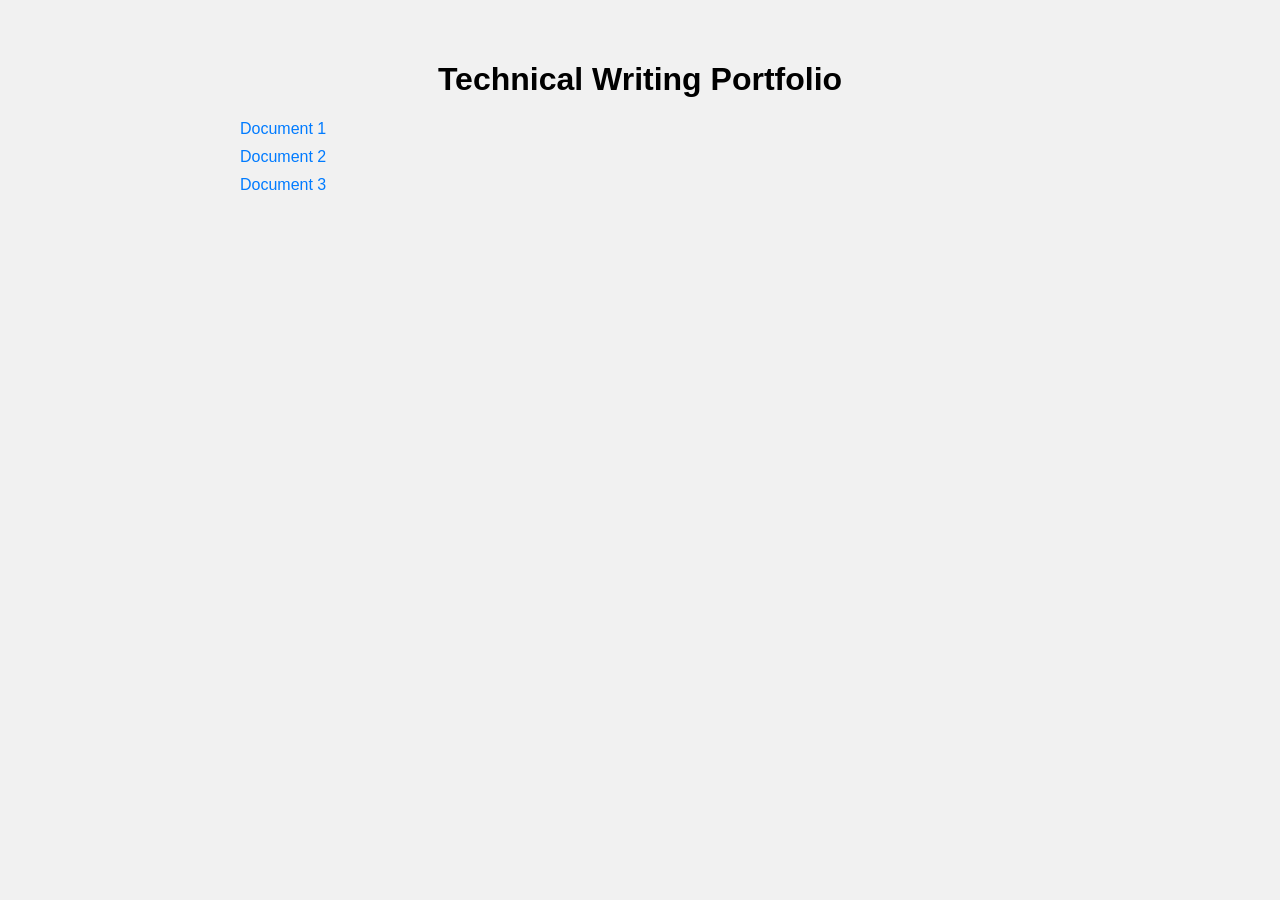
==== index.html @ c9cec3db "Create index.html" ====
<!DOCTYPE html>
<html>
<head>
  <meta charset="UTF-8">
  <title>Technical Writing Portfolio</title>
  <style>
    body {
      font-family: Arial, sans-serif;
      margin: 0;
      padding: 0;
      background-color: #f1f1f1;
    }
    .container {
      max-width: 800px;
      margin: 0 auto;
      padding: 40px;
    }
    h1 {
      text-align: center;
    }
    ul {
      list-style-type: none;
      padding: 0;
      margin: 0;
    }
    li {
      margin-bottom: 10px;
    }
    a {
      text-decoration: none;
      color: #007bff;
    }
  </style>
</head>
<body>
  <div class="container">
    <h1>Technical Writing Portfolio</h1>
    <ul>
      <li><a href="path/to/document1.pdf">Document 1</a></li>
      <li><a href="path/to/document2.pdf">Document 2</a></li>
      <li><a href="path/to/document3.pdf">Document 3</a></li>
      <!-- Add more documents here as needed -->
    </ul>
  </div>
</body>
</html>
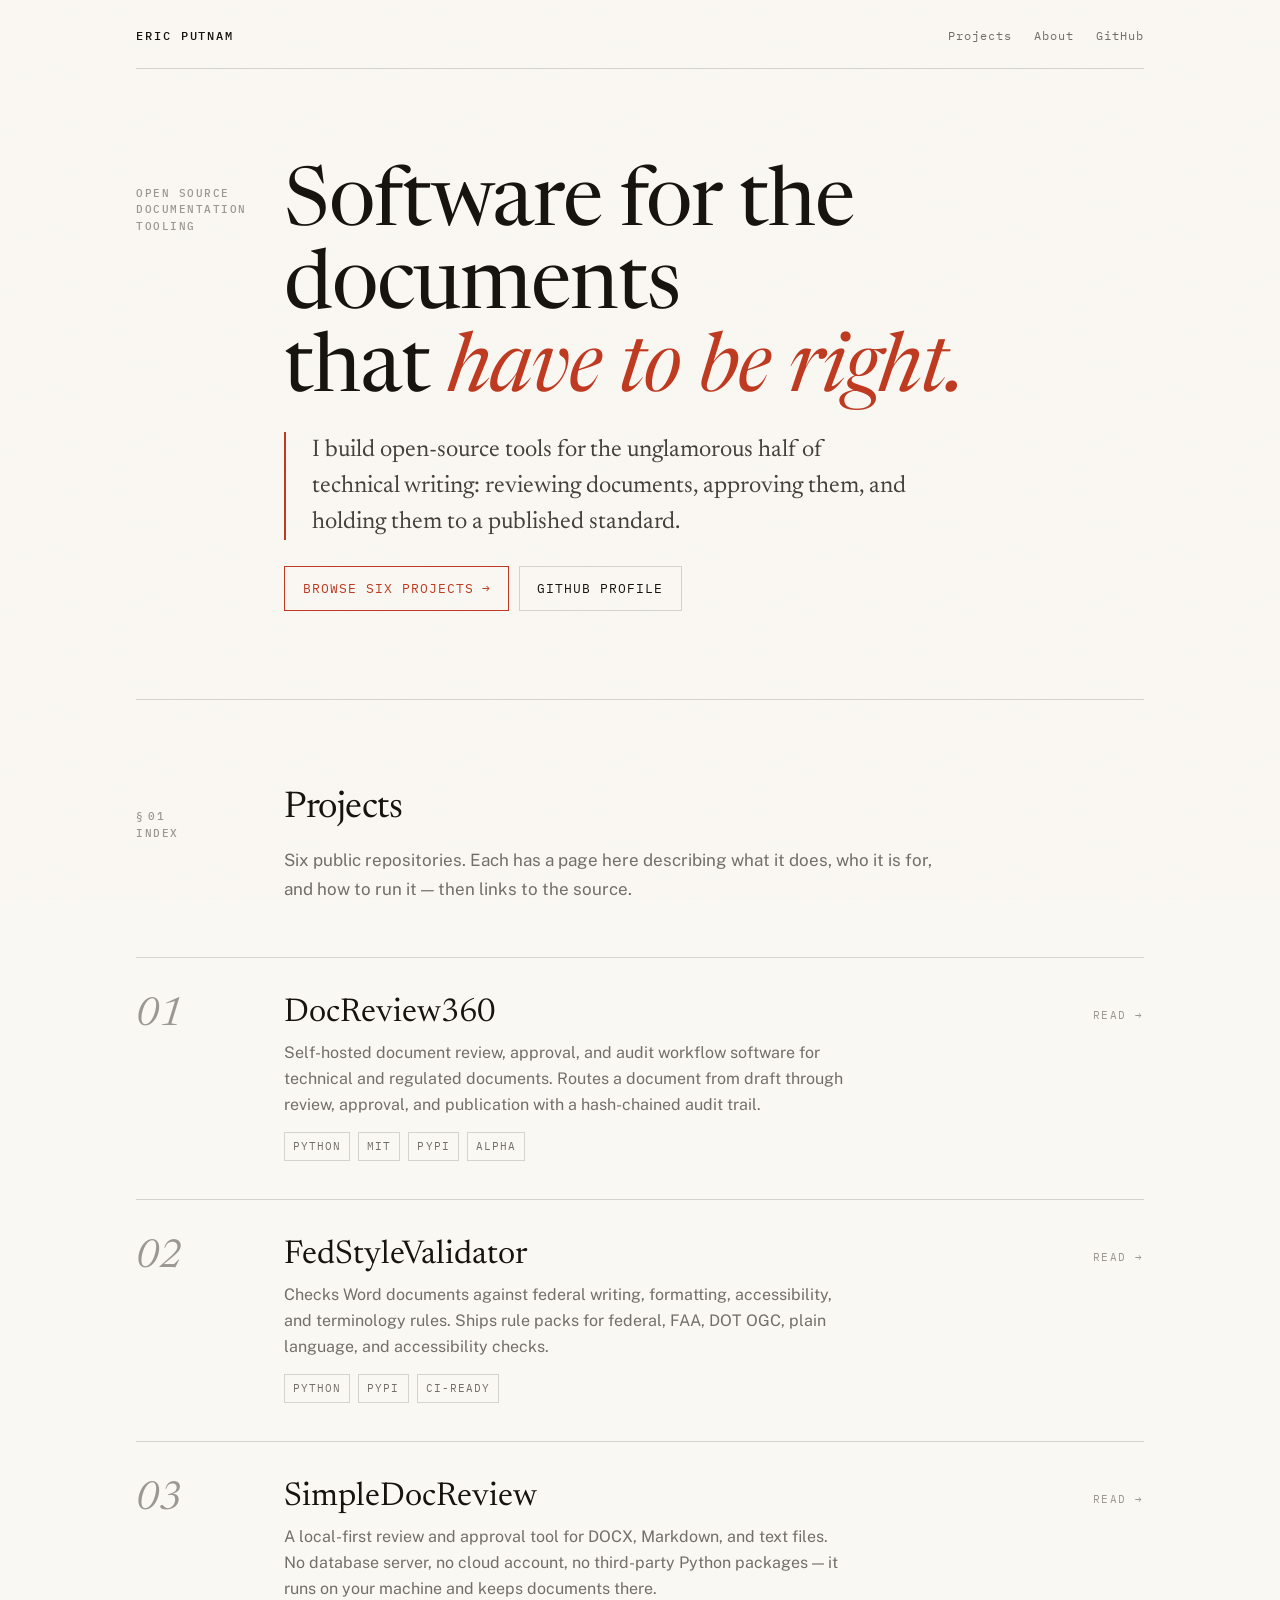
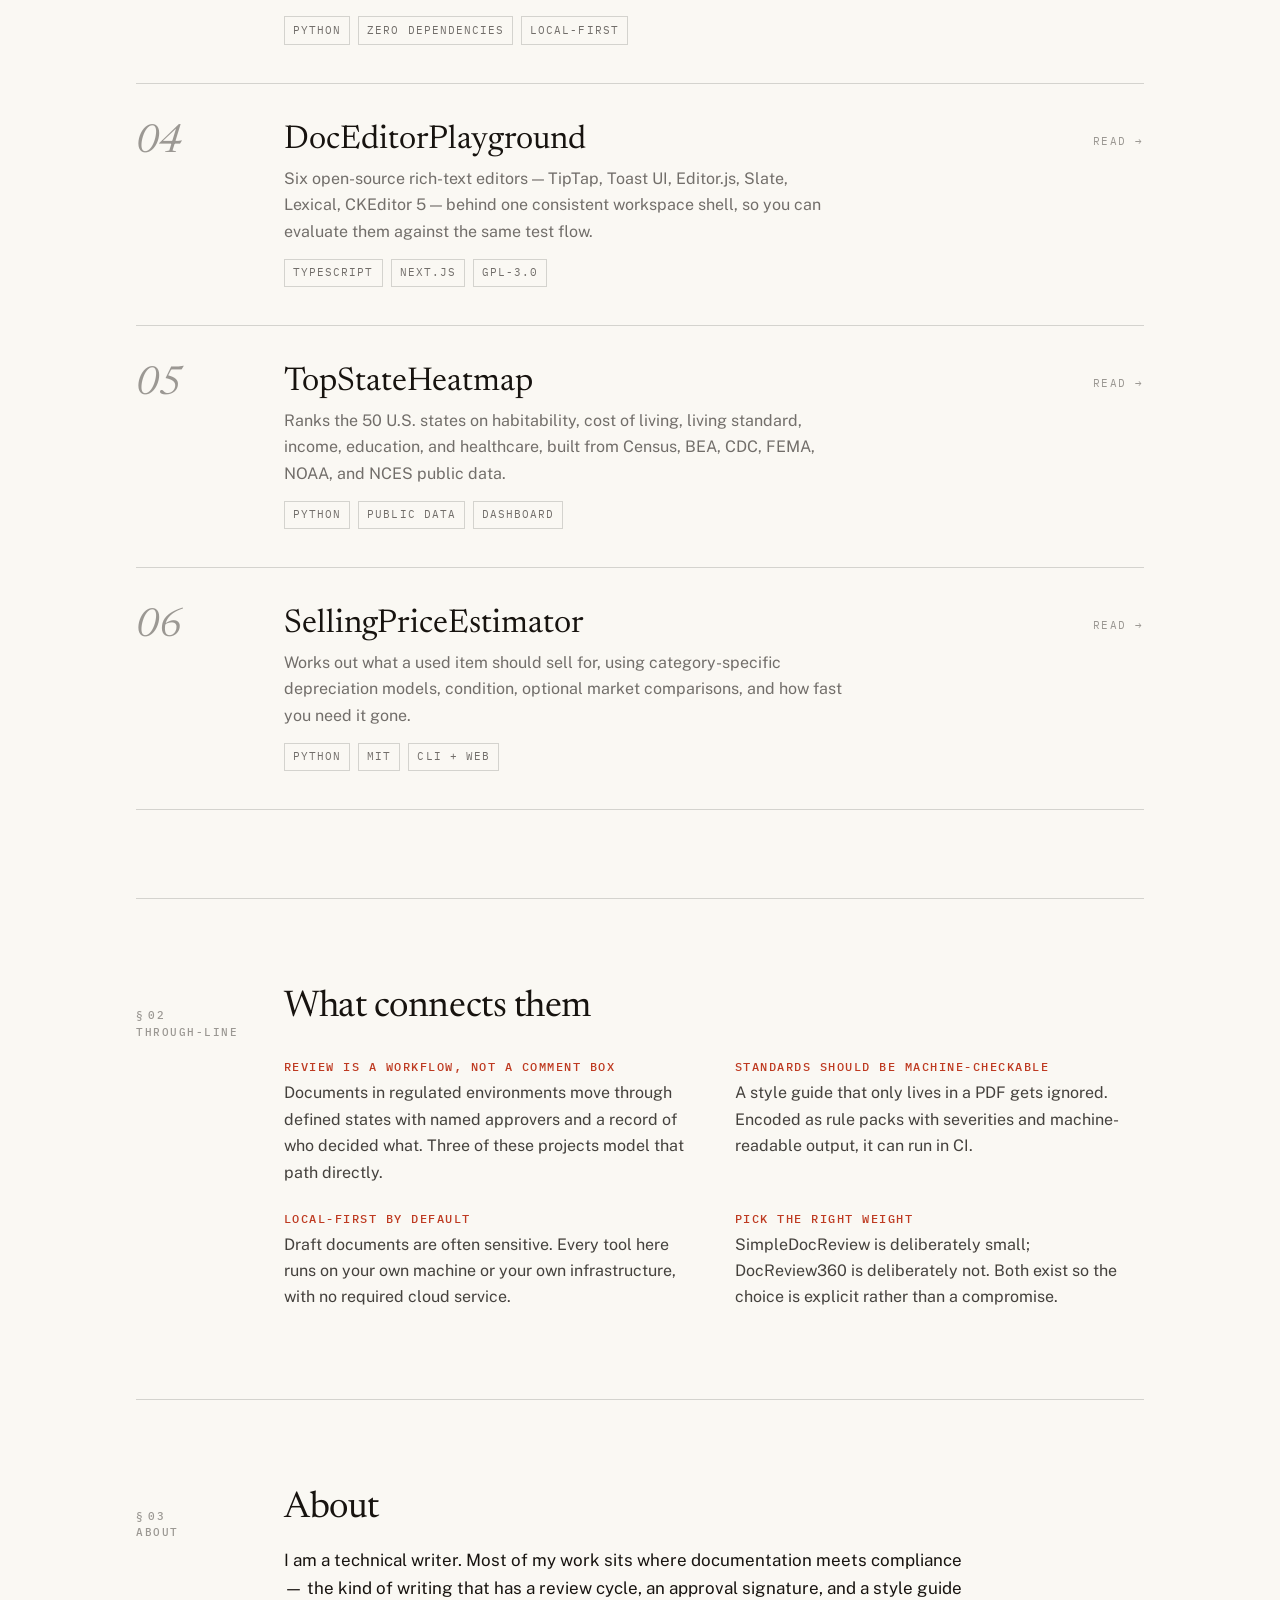
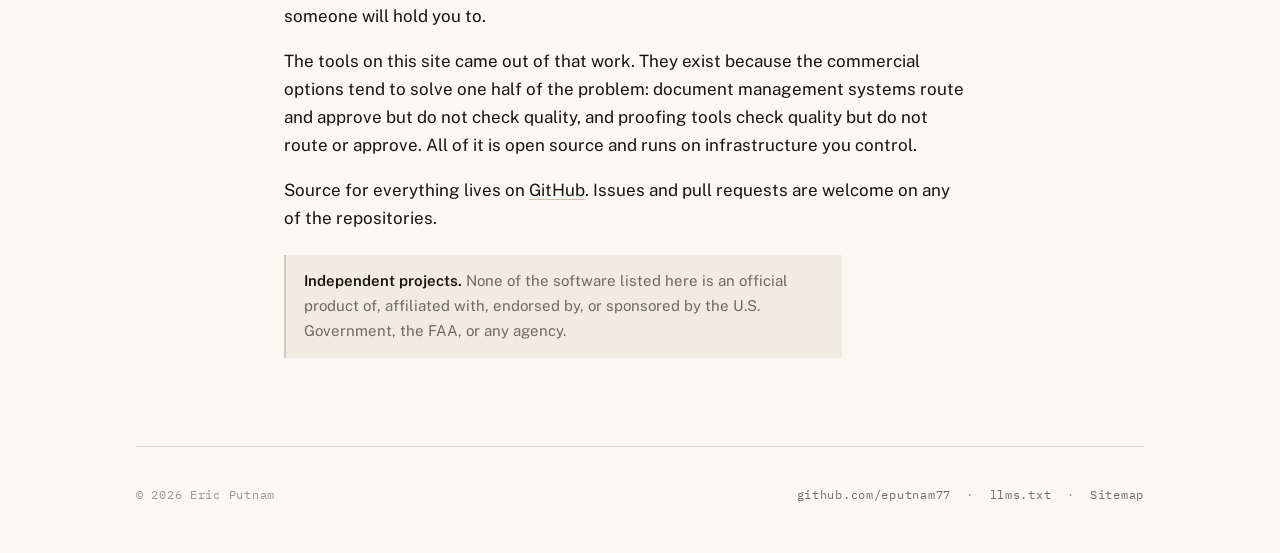
==== commit 934dcdce: "Build portfolio site for six open-source projects Replace the placeholder index.html with a static p" ====
--- a/index.html
+++ b/index.html
@@ -1,46 +1,446 @@
 <!DOCTYPE html>
-<html>
+<html lang="en">
 <head>
-  <meta charset="UTF-8">
-  <title>Technical Writing Portfolio</title>
-  <style>
-    body {
-      font-family: Arial, sans-serif;
-      margin: 0;
-      padding: 0;
-      background-color: #f1f1f1;
+<meta charset="UTF-8">
+<meta name="viewport" content="width=device-width, initial-scale=1">
+
+<title>Eric Putnam — Open-Source Document Review and Federal Writing Standards Tools</title>
+<meta name="description" content="Eric Putnam builds open-source software for technical and regulated documentation: self-hosted document review and approval workflows, a federal writing-standards validator for Word documents, an authoring-editor comparison harness, and public-data dashboards.">
+<link rel="canonical" href="https://eputnam77.github.io/">
+
+<meta name="author" content="Eric Putnam">
+<meta name="robots" content="index, follow, max-snippet:-1, max-image-preview:large">
+
+<meta property="og:type" content="website">
+<meta property="og:site_name" content="Eric Putnam">
+<meta property="og:title" content="Eric Putnam — Open-Source Document Review and Federal Writing Standards Tools">
+<meta property="og:description" content="Open-source software for technical and regulated documentation: document review and approval workflows, federal writing-standards validation, and authoring tooling.">
+<meta property="og:url" content="https://eputnam77.github.io/">
+<meta name="twitter:card" content="summary_large_image">
+
+<link rel="icon" href="data:image/svg+xml,%3Csvg xmlns='http://www.w3.org/2000/svg' viewBox='0 0 32 32'%3E%3Crect width='32' height='32' fill='%23FAF8F3'/%3E%3Cpath d='M7 9h18M7 15h18M7 21h11' stroke='%2317130F' stroke-width='2'/%3E%3Cpath d='M20 24l9-9' stroke='%23BE3A21' stroke-width='2.5'/%3E%3C/svg%3E">
+
+<link rel="preconnect" href="https://fonts.googleapis.com">
+<link rel="preconnect" href="https://fonts.gstatic.com" crossorigin>
+<link href="https://fonts.googleapis.com/css2?family=Newsreader:ital,opsz,wght@0,6..72,300;0,6..72,400;1,6..72,300;1,6..72,400&family=Public+Sans:wght@400;600&family=IBM+Plex+Mono:wght@400;500&display=swap" rel="stylesheet">
+<link rel="stylesheet" href="/assets/site.css">
+
+<script type="application/ld+json">
+{
+  "@context": "https://schema.org",
+  "@graph": [
+    {
+      "@type": "Person",
+      "@id": "https://eputnam77.github.io/#person",
+      "name": "Eric Putnam",
+      "url": "https://eputnam77.github.io/",
+      "jobTitle": "Technical Writer and Open-Source Developer",
+      "description": "Technical writer who builds open-source software for reviewing, approving, and quality-checking technical and regulated documents.",
+      "knowsAbout": [
+        "Technical writing",
+        "Document review and approval workflows",
+        "Federal writing standards",
+        "Plain language",
+        "Document accessibility",
+        "Regulatory documentation",
+        "Documentation tooling"
+      ],
+      "sameAs": [
+        "https://github.com/eputnam77",
+        "https://huggingface.co/Hoctar77"
+      ]
+    },
+    {
+      "@type": "WebSite",
+      "@id": "https://eputnam77.github.io/#website",
+      "url": "https://eputnam77.github.io/",
+      "name": "Eric Putnam — Open-Source Documentation Tools",
+      "description": "A directory of open-source projects for document review, approval workflows, and federal writing standards.",
+      "inLanguage": "en",
+      "author": { "@id": "https://eputnam77.github.io/#person" },
+      "publisher": { "@id": "https://eputnam77.github.io/#person" }
+    },
+    {
+      "@type": "CollectionPage",
+      "@id": "https://eputnam77.github.io/#collection",
+      "url": "https://eputnam77.github.io/",
+      "name": "Open-source projects by Eric Putnam",
+      "isPartOf": { "@id": "https://eputnam77.github.io/#website" },
+      "mainEntity": {
+        "@type": "ItemList",
+        "name": "Open-source documentation and data tools",
+        "numberOfItems": 6,
+        "itemListOrder": "https://schema.org/ItemListUnordered",
+        "itemListElement": [
+          {
+            "@type": "ListItem",
+            "position": 1,
+            "item": {
+              "@type": "SoftwareApplication",
+              "name": "DocReview360",
+              "url": "https://eputnam77.github.io/projects/docreview360/",
+              "description": "Self-hosted document review, approval, and audit workflow software for technical and regulated documents.",
+              "applicationCategory": "BusinessApplication",
+              "operatingSystem": "Linux, macOS, Windows",
+              "programmingLanguage": "Python",
+              "license": "https://opensource.org/licenses/MIT",
+              "codeRepository": "https://github.com/eputnam77/DocReview360",
+              "author": { "@id": "https://eputnam77.github.io/#person" },
+              "offers": { "@type": "Offer", "price": "0", "priceCurrency": "USD" }
+            }
+          },
+          {
+            "@type": "ListItem",
+            "position": 2,
+            "item": {
+              "@type": "SoftwareApplication",
+              "name": "FedStyleValidator",
+              "alternateName": "Federal Style Validator",
+              "url": "https://eputnam77.github.io/projects/fedstylevalidator/",
+              "description": "Checks Word documents against federal writing, formatting, accessibility, and terminology rules.",
+              "applicationCategory": "DeveloperApplication",
+              "operatingSystem": "Linux, macOS, Windows",
+              "programmingLanguage": "Python",
+              "codeRepository": "https://github.com/eputnam77/FedStyleValidator",
+              "author": { "@id": "https://eputnam77.github.io/#person" },
+              "offers": { "@type": "Offer", "price": "0", "priceCurrency": "USD" }
+            }
+          },
+          {
+            "@type": "ListItem",
+            "position": 3,
+            "item": {
+              "@type": "SoftwareApplication",
+              "name": "SimpleDocReview",
+              "url": "https://eputnam77.github.io/projects/simpledocreview/",
+              "description": "Lightweight, local-first document review and approval tool for DOCX, Markdown, and text files. Requires only Python.",
+              "applicationCategory": "BusinessApplication",
+              "operatingSystem": "Linux, macOS, Windows",
+              "programmingLanguage": "Python",
+              "codeRepository": "https://github.com/eputnam77/SimpleDocReview",
+              "author": { "@id": "https://eputnam77.github.io/#person" },
+              "offers": { "@type": "Offer", "price": "0", "priceCurrency": "USD" }
+            }
+          },
+          {
+            "@type": "ListItem",
+            "position": 4,
+            "item": {
+              "@type": "SoftwareApplication",
+              "name": "DocEditorPlayground",
+              "url": "https://eputnam77.github.io/projects/doceditorplayground/",
+              "description": "Compares six open-source authoring editors — TipTap, Toast UI Editor, Editor.js, Slate, Lexical, and CKEditor 5 — in one consistent full-page UI.",
+              "applicationCategory": "DeveloperApplication",
+              "programmingLanguage": "TypeScript",
+              "license": "https://www.gnu.org/licenses/gpl-3.0.html",
+              "codeRepository": "https://github.com/eputnam77/DocEditorPlayground",
+              "author": { "@id": "https://eputnam77.github.io/#person" },
+              "offers": { "@type": "Offer", "price": "0", "priceCurrency": "USD" }
+            }
+          },
+          {
+            "@type": "ListItem",
+            "position": 5,
+            "item": {
+              "@type": "SoftwareApplication",
+              "name": "TopStateHeatmap",
+              "url": "https://eputnam77.github.io/projects/topstateheatmap/",
+              "description": "Local Python dashboard ranking the 50 U.S. states by habitability, cost of living, living standard, income, education, and healthcare using public federal data.",
+              "applicationCategory": "BrowserApplication",
+              "programmingLanguage": "Python",
+              "codeRepository": "https://github.com/eputnam77/TopStateHeatmap",
+              "author": { "@id": "https://eputnam77.github.io/#person" },
+              "offers": { "@type": "Offer", "price": "0", "priceCurrency": "USD" }
+            }
+          },
+          {
+            "@type": "ListItem",
+            "position": 6,
+            "item": {
+              "@type": "SoftwareApplication",
+              "name": "SellingPriceEstimator",
+              "url": "https://eputnam77.github.io/projects/sellingpriceestimator/",
+              "description": "Estimates optimal selling prices for used items from category depreciation models, condition, market comparisons, and sale urgency.",
+              "applicationCategory": "FinanceApplication",
+              "programmingLanguage": "Python",
+              "license": "https://opensource.org/licenses/MIT",
+              "codeRepository": "https://github.com/eputnam77/SellingPriceEstimator",
+              "author": { "@id": "https://eputnam77.github.io/#person" },
+              "offers": { "@type": "Offer", "price": "0", "priceCurrency": "USD" }
+            }
+          }
+        ]
+      }
     }
-    .container {
-      max-width: 800px;
-      margin: 0 auto;
-      padding: 40px;
-    }
-    h1 {
-      text-align: center;
-    }
-    ul {
-      list-style-type: none;
-      padding: 0;
-      margin: 0;
-    }
-    li {
-      margin-bottom: 10px;
-    }
-    a {
-      text-decoration: none;
-      color: #007bff;
-    }
-  </style>
+  ]
+}
+</script>
 </head>
 <body>
-  <div class="container">
-    <h1>Technical Writing Portfolio</h1>
-    <ul>
-      <li><a href="path/to/document1.pdf">Document 1</a></li>
-      <li><a href="path/to/document2.pdf">Document 2</a></li>
-      <li><a href="path/to/document3.pdf">Document 3</a></li>
-      <!-- Add more documents here as needed -->
-    </ul>
-  </div>
+
+<a class="skip" href="#projects">Skip to projects</a>
+
+<div class="shell">
+  <header class="masthead">
+    <a class="masthead__id" href="/"><b>Eric Putnam</b></a>
+    <nav aria-label="Primary">
+      <a href="#projects">Projects</a>
+      <a href="#about">About</a>
+      <a href="https://github.com/eputnam77" rel="me noopener">GitHub</a>
+    </nav>
+  </header>
+
+  <main id="main">
+
+    <!-- ============ Hero ============ -->
+    <section class="band band--open" aria-labelledby="hero-title">
+      <div class="spread">
+        <p class="margin-note rise" data-d="1">Open source<br>Documentation<br>tooling</p>
+        <div>
+          <h1 class="display rise" id="hero-title" data-d="1">
+            Software for the documents<br>that <em>have to be right.</em>
+          </h1>
+          <div class="changebar rise" data-d="2">
+            <p class="lede">
+              I build open-source tools for the unglamorous half of technical writing:
+              reviewing documents, approving them, and holding them to a published standard.
+            </p>
+          </div>
+          <ul class="actions rise" data-d="3">
+            <li><a class="btn btn--mark" href="#projects">Browse six projects <span class="btn__arrow">&rarr;</span></a></li>
+            <li><a class="btn" href="https://github.com/eputnam77" rel="noopener">GitHub profile</a></li>
+          </ul>
+        </div>
+      </div>
+    </section>
+
+    <!-- ============ Projects ============ -->
+    <section class="band" id="projects" aria-labelledby="projects-title">
+      <div class="spread">
+        <p class="margin-note">&sect;&thinsp;01<br>Index</p>
+        <div>
+          <h2 class="section-title" id="projects-title">Projects</h2>
+          <p class="prose" style="color: var(--ink-60); margin-bottom: 2.4rem;">
+            Six public repositories. Each has a page here describing what it does, who it
+            is for, and how to run it &mdash; then links to the source.
+          </p>
+        </div>
+      </div>
+
+      <ol class="index" style="margin-top: 1rem;">
+
+        <li class="entry">
+          <a class="entry__link" href="/projects/docreview360/">
+            <span class="entry__num" aria-hidden="true">01</span>
+            <span>
+              <span class="entry__name">DocReview360</span>
+              <span class="entry__what" style="display:block;">
+                Self-hosted document review, approval, and audit workflow software for
+                technical and regulated documents. Routes a document from draft through
+                review, approval, and publication with a hash-chained audit trail.
+              </span>
+              <span class="tags" role="list">
+                <span class="tag" role="listitem">Python</span>
+                <span class="tag" role="listitem">MIT</span>
+                <span class="tag" role="listitem">PyPI</span>
+                <span class="tag" role="listitem">Alpha</span>
+              </span>
+            </span>
+            <span class="entry__go">Read &rarr;</span>
+          </a>
+        </li>
+
+        <li class="entry">
+          <a class="entry__link" href="/projects/fedstylevalidator/">
+            <span class="entry__num" aria-hidden="true">02</span>
+            <span>
+              <span class="entry__name">FedStyleValidator</span>
+              <span class="entry__what" style="display:block;">
+                Checks Word documents against federal writing, formatting, accessibility,
+                and terminology rules. Ships rule packs for federal, FAA, DOT OGC, plain
+                language, and accessibility checks.
+              </span>
+              <span class="tags" role="list">
+                <span class="tag" role="listitem">Python</span>
+                <span class="tag" role="listitem">PyPI</span>
+                <span class="tag" role="listitem">CI-ready</span>
+              </span>
+            </span>
+            <span class="entry__go">Read &rarr;</span>
+          </a>
+        </li>
+
+        <li class="entry">
+          <a class="entry__link" href="/projects/simpledocreview/">
+            <span class="entry__num" aria-hidden="true">03</span>
+            <span>
+              <span class="entry__name">SimpleDocReview</span>
+              <span class="entry__what" style="display:block;">
+                A local-first review and approval tool for DOCX, Markdown, and text files.
+                No database server, no cloud account, no third-party Python packages &mdash;
+                it runs on your machine and keeps documents there.
+              </span>
+              <span class="tags" role="list">
+                <span class="tag" role="listitem">Python</span>
+                <span class="tag" role="listitem">Zero dependencies</span>
+                <span class="tag" role="listitem">Local-first</span>
+              </span>
+            </span>
+            <span class="entry__go">Read &rarr;</span>
+          </a>
+        </li>
+
+        <li class="entry">
+          <a class="entry__link" href="/projects/doceditorplayground/">
+            <span class="entry__num" aria-hidden="true">04</span>
+            <span>
+              <span class="entry__name">DocEditorPlayground</span>
+              <span class="entry__what" style="display:block;">
+                Six open-source rich-text editors &mdash; TipTap, Toast UI, Editor.js, Slate,
+                Lexical, CKEditor&nbsp;5 &mdash; behind one consistent workspace shell, so you can
+                evaluate them against the same test flow.
+              </span>
+              <span class="tags" role="list">
+                <span class="tag" role="listitem">TypeScript</span>
+                <span class="tag" role="listitem">Next.js</span>
+                <span class="tag" role="listitem">GPL-3.0</span>
+              </span>
+            </span>
+            <span class="entry__go">Read &rarr;</span>
+          </a>
+        </li>
+
+        <li class="entry">
+          <a class="entry__link" href="/projects/topstateheatmap/">
+            <span class="entry__num" aria-hidden="true">05</span>
+            <span>
+              <span class="entry__name">TopStateHeatmap</span>
+              <span class="entry__what" style="display:block;">
+                Ranks the 50 U.S. states on habitability, cost of living, living standard,
+                income, education, and healthcare, built from Census, BEA, CDC, FEMA, NOAA,
+                and NCES public data.
+              </span>
+              <span class="tags" role="list">
+                <span class="tag" role="listitem">Python</span>
+                <span class="tag" role="listitem">Public data</span>
+                <span class="tag" role="listitem">Dashboard</span>
+              </span>
+            </span>
+            <span class="entry__go">Read &rarr;</span>
+          </a>
+        </li>
+
+        <li class="entry">
+          <a class="entry__link" href="/projects/sellingpriceestimator/">
+            <span class="entry__num" aria-hidden="true">06</span>
+            <span>
+              <span class="entry__name">SellingPriceEstimator</span>
+              <span class="entry__what" style="display:block;">
+                Works out what a used item should sell for, using category-specific
+                depreciation models, condition, optional market comparisons, and how
+                fast you need it gone.
+              </span>
+              <span class="tags" role="list">
+                <span class="tag" role="listitem">Python</span>
+                <span class="tag" role="listitem">MIT</span>
+                <span class="tag" role="listitem">CLI + web</span>
+              </span>
+            </span>
+            <span class="entry__go">Read &rarr;</span>
+          </a>
+        </li>
+
+      </ol>
+    </section>
+
+    <!-- ============ Themes ============ -->
+    <section class="band" aria-labelledby="themes-title">
+      <div class="spread">
+        <p class="margin-note">&sect;&thinsp;02<br>Through-line</p>
+        <div>
+          <h2 class="section-title" id="themes-title">What connects them</h2>
+          <ul class="caps" style="margin-top: 2rem;">
+            <li>
+              <h3>Review is a workflow, not a comment box</h3>
+              <p>
+                Documents in regulated environments move through defined states with named
+                approvers and a record of who decided what. Three of these projects model
+                that path directly.
+              </p>
+            </li>
+            <li>
+              <h3>Standards should be machine-checkable</h3>
+              <p>
+                A style guide that only lives in a PDF gets ignored. Encoded as rule packs
+                with severities and machine-readable output, it can run in CI.
+              </p>
+            </li>
+            <li>
+              <h3>Local-first by default</h3>
+              <p>
+                Draft documents are often sensitive. Every tool here runs on your own
+                machine or your own infrastructure, with no required cloud service.
+              </p>
+            </li>
+            <li>
+              <h3>Pick the right weight</h3>
+              <p>
+                SimpleDocReview is deliberately small; DocReview360 is deliberately not.
+                Both exist so the choice is explicit rather than a compromise.
+              </p>
+            </li>
+          </ul>
+        </div>
+      </div>
+    </section>
+
+    <!-- ============ About ============ -->
+    <section class="band" id="about" aria-labelledby="about-title">
+      <div class="spread">
+        <p class="margin-note">&sect;&thinsp;03<br>About</p>
+        <div>
+          <h2 class="section-title" id="about-title">About</h2>
+          <div class="prose">
+            <p>
+              I am a technical writer. Most of my work sits where documentation meets
+              compliance &mdash; the kind of writing that has a review cycle, an approval
+              signature, and a style guide someone will hold you to.
+            </p>
+            <p>
+              The tools on this site came out of that work. They exist because the
+              commercial options tend to solve one half of the problem: document
+              management systems route and approve but do not check quality, and proofing
+              tools check quality but do not route or approve. All of it is open source and
+              runs on infrastructure you control.
+            </p>
+            <p>
+              Source for everything lives on
+              <a href="https://github.com/eputnam77" rel="me noopener">GitHub</a>.
+              Issues and pull requests are welcome on any of the repositories.
+            </p>
+          </div>
+          <p class="note">
+            <strong>Independent projects.</strong> None of the software listed here is an
+            official product of, affiliated with, endorsed by, or sponsored by the U.S.
+            Government, the FAA, or any agency.
+          </p>
+        </div>
+      </div>
+    </section>
+
+  </main>
+
+  <footer class="foot">
+    <span>&copy; 2026 Eric Putnam</span>
+    <span>
+      <a href="https://github.com/eputnam77" rel="me noopener">github.com/eputnam77</a>
+      &nbsp;&middot;&nbsp;
+      <a href="/llms.txt">llms.txt</a>
+      &nbsp;&middot;&nbsp;
+      <a href="/sitemap.xml">Sitemap</a>
+    </span>
+  </footer>
+</div>
+
 </body>
 </html>
--- a/assets/site.css
+++ b/assets/site.css
@@ -0,0 +1,485 @@
+/* ==========================================================================
+   eputnam77.github.io - "Marked Up"
+   A portfolio about document review, set like a document under review.
+   Accent = proofreader red. Rules = hairlines. Emphasis = change bars.
+   ========================================================================== */
+
+/* ---- Tokens -------------------------------------------------------------- */
+:root {
+  --paper:      #FAF8F3;
+  --paper-sunk: #F1ECE1;
+  --paper-card: #FFFDF9;
+
+  --ink:        #17130F;
+  --ink-80:     rgba(23, 19, 15, 0.80);
+  --ink-60:     rgba(23, 19, 15, 0.60);
+  --ink-42:     rgba(23, 19, 15, 0.42);
+  --ink-16:     rgba(23, 19, 15, 0.16);
+  --ink-08:     rgba(23, 19, 15, 0.08);
+
+  --mark:       #BE3A21;
+  --mark-soft:  rgba(190, 58, 33, 0.10);
+  --mark-line:  rgba(190, 58, 33, 0.34);
+
+  --serif: "Newsreader", "Iowan Old Style", Georgia, serif;
+  --sans:  "Public Sans", "Helvetica Neue", Helvetica, sans-serif;
+  --mono:  "IBM Plex Mono", ui-monospace, "SF Mono", Menlo, monospace;
+
+  --gutter: 104px;
+  --measure: 68ch;
+
+  --ease: cubic-bezier(0.2, 0.7, 0.25, 1);
+}
+
+@media (prefers-color-scheme: dark) {
+  :root:not([data-theme="light"]) {
+    --paper:      #14120F;
+    --paper-sunk: #1D1A16;
+    --paper-card: #1A1714;
+
+    --ink:        #F2EDE4;
+    --ink-80:     rgba(242, 237, 228, 0.80);
+    --ink-60:     rgba(242, 237, 228, 0.58);
+    --ink-42:     rgba(242, 237, 228, 0.40);
+    --ink-16:     rgba(242, 237, 228, 0.16);
+    --ink-08:     rgba(242, 237, 228, 0.08);
+
+    --mark:       #E9704F;
+    --mark-soft:  rgba(233, 112, 79, 0.12);
+    --mark-line:  rgba(233, 112, 79, 0.40);
+  }
+}
+
+/* ---- Reset --------------------------------------------------------------- */
+*, *::before, *::after { box-sizing: border-box; }
+html { -webkit-text-size-adjust: 100%; scroll-behavior: smooth; }
+
+body {
+  margin: 0;
+  background: var(--paper);
+  color: var(--ink);
+  font-family: var(--sans);
+  font-size: 17px;
+  line-height: 1.65;
+  font-feature-settings: "kern" 1;
+  -webkit-font-smoothing: antialiased;
+}
+
+img { max-width: 100%; height: auto; display: block; }
+
+/* Paper grain - a single inline SVG, no network request. */
+body::before {
+  content: "";
+  position: fixed;
+  inset: 0;
+  z-index: 0;
+  pointer-events: none;
+  opacity: 0.035;
+  background-image: url("data:image/svg+xml,%3Csvg xmlns='http://www.w3.org/2000/svg' width='160' height='160'%3E%3Cfilter id='n'%3E%3CfeTurbulence type='fractalNoise' baseFrequency='0.85' numOctaves='3'/%3E%3C/filter%3E%3Crect width='160' height='160' filter='url(%23n)'/%3E%3C/svg%3E");
+}
+
+@media (prefers-color-scheme: dark) {
+  :root:not([data-theme="light"]) body::before { opacity: 0.06; }
+}
+
+/* ---- Skip link ----------------------------------------------------------- */
+.skip {
+  position: absolute;
+  left: -9999px;
+  top: 0;
+  z-index: 100;
+  background: var(--ink);
+  color: var(--paper);
+  padding: 0.65rem 1rem;
+  font-family: var(--mono);
+  font-size: 13px;
+}
+.skip:focus { left: 0; }
+
+/* ---- Shell --------------------------------------------------------------- */
+.shell {
+  position: relative;
+  z-index: 1;
+  max-width: 1120px;
+  margin: 0 auto;
+  padding: 0 clamp(20px, 5vw, 56px);
+}
+
+/* The asymmetric spec layout: mono margin, then content. */
+.spread {
+  display: grid;
+  grid-template-columns: var(--gutter) minmax(0, 1fr);
+  gap: 0 clamp(20px, 4vw, 44px);
+}
+
+@media (max-width: 720px) {
+  .spread { grid-template-columns: minmax(0, 1fr); }
+}
+
+/* ---- Marginalia ---------------------------------------------------------- */
+.margin-note {
+  font-family: var(--mono);
+  font-size: 11px;
+  font-weight: 500;
+  letter-spacing: 0.14em;
+  text-transform: uppercase;
+  color: var(--ink-42);
+  padding-top: 0.55rem;
+  line-height: 1.5;
+}
+
+@media (max-width: 720px) {
+  .margin-note { padding-top: 0; margin-bottom: 0.5rem; }
+}
+
+/* ---- Masthead ------------------------------------------------------------ */
+.masthead {
+  display: flex;
+  align-items: baseline;
+  justify-content: space-between;
+  gap: 1.5rem;
+  flex-wrap: wrap;
+  padding: 1.6rem 0 1.4rem;
+  border-bottom: 1px solid var(--ink-16);
+}
+
+.masthead__id {
+  font-family: var(--mono);
+  font-size: 12px;
+  letter-spacing: 0.16em;
+  text-transform: uppercase;
+  color: var(--ink);
+  text-decoration: none;
+}
+.masthead__id b { font-weight: 500; }
+.masthead__id:hover { color: var(--mark); }
+
+.masthead nav {
+  display: flex;
+  gap: 1.4rem;
+  font-family: var(--mono);
+  font-size: 12px;
+  letter-spacing: 0.08em;
+}
+.masthead nav a { color: var(--ink-60); text-decoration: none; }
+.masthead nav a:hover { color: var(--mark); }
+
+/* ---- Type ---------------------------------------------------------------- */
+h1, h2, h3 {
+  font-family: var(--serif);
+  font-weight: 400;
+  letter-spacing: -0.012em;
+}
+
+.display {
+  font-size: clamp(2.6rem, 7.2vw, 5.1rem);
+  line-height: 1.02;
+  margin: 0 0 1.1rem;
+}
+.display em {
+  font-style: italic;
+  color: var(--mark);
+}
+
+h2.section-title {
+  font-size: clamp(1.6rem, 3.4vw, 2.3rem);
+  line-height: 1.12;
+  margin: 0 0 1rem;
+}
+
+h3 { font-size: 1.3rem; line-height: 1.25; margin: 0 0 0.5rem; }
+
+.lede {
+  font-family: var(--serif);
+  font-size: clamp(1.2rem, 2.3vw, 1.5rem);
+  line-height: 1.5;
+  color: var(--ink-80);
+  max-width: 46ch;
+  margin: 0 0 1.6rem;
+}
+
+p { max-width: var(--measure); }
+.prose p + p { margin-top: 1rem; }
+.prose a {
+  color: var(--ink);
+  text-decoration: underline;
+  text-decoration-color: var(--mark-line);
+  text-underline-offset: 3px;
+}
+.prose a:hover { color: var(--mark); text-decoration-color: var(--mark); }
+
+/* ---- Change bar: the emphasis device from controlled documents ----------- */
+.changebar {
+  border-left: 2px solid var(--mark);
+  padding-left: clamp(1rem, 2.5vw, 1.6rem);
+}
+
+/* ---- Sections ------------------------------------------------------------ */
+.band {
+  padding: clamp(3rem, 7vw, 5.5rem) 0;
+  border-top: 1px solid var(--ink-16);
+}
+.band--open { border-top: 0; padding-top: clamp(3rem, 8vw, 6rem); }
+
+/* ---- Buttons ------------------------------------------------------------- */
+.actions {
+  display: flex;
+  flex-wrap: wrap;
+  gap: 0.6rem;
+  margin: 0;
+  padding: 0;
+  list-style: none;
+}
+
+.btn {
+  display: inline-flex;
+  align-items: center;
+  gap: 0.5rem;
+  font-family: var(--mono);
+  font-size: 12.5px;
+  letter-spacing: 0.08em;
+  text-transform: uppercase;
+  text-decoration: none;
+  padding: 0.72rem 1.1rem;
+  border: 1px solid var(--ink-16);
+  color: var(--ink);
+  background: transparent;
+  transition: background 0.25s var(--ease), border-color 0.25s var(--ease), color 0.25s var(--ease);
+}
+.btn:hover { border-color: var(--ink); background: var(--ink); color: var(--paper); }
+.btn--mark { border-color: var(--mark); color: var(--mark); }
+.btn--mark:hover { background: var(--mark); border-color: var(--mark); color: var(--paper); }
+.btn__arrow { transition: transform 0.25s var(--ease); }
+.btn:hover .btn__arrow { transform: translateX(3px); }
+
+/* ---- Project index ------------------------------------------------------- */
+.index { list-style: none; margin: 0; padding: 0; }
+.entry { border-top: 1px solid var(--ink-16); }
+.entry:last-child { border-bottom: 1px solid var(--ink-16); }
+
+.entry__link {
+  display: grid;
+  grid-template-columns: var(--gutter) minmax(0, 1fr) auto;
+  gap: 0 clamp(20px, 4vw, 44px);
+  align-items: start;
+  padding: clamp(1.6rem, 3.4vw, 2.4rem) 0;
+  text-decoration: none;
+  color: inherit;
+  transition: background 0.3s var(--ease);
+}
+.entry__link:hover { background: var(--mark-soft); }
+
+@media (max-width: 720px) {
+  .entry__link { grid-template-columns: minmax(0, 1fr); }
+}
+
+.entry__num {
+  font-family: var(--serif);
+  font-style: italic;
+  font-size: clamp(1.6rem, 3.2vw, 2.5rem);
+  line-height: 1;
+  color: var(--ink-42);
+  transition: color 0.3s var(--ease);
+}
+.entry__link:hover .entry__num { color: var(--mark); }
+
+@media (max-width: 720px) {
+  .entry__num { margin-bottom: 0.35rem; }
+}
+
+.entry__name {
+  font-family: var(--serif);
+  font-size: clamp(1.5rem, 3vw, 2.05rem);
+  line-height: 1.1;
+  margin: 0 0 0.45rem;
+  display: inline-block;
+  background-image: linear-gradient(var(--mark), var(--mark));
+  background-repeat: no-repeat;
+  background-size: 0% 1.5px;
+  background-position: 0 100%;
+  transition: background-size 0.4s var(--ease);
+}
+.entry__link:hover .entry__name { background-size: 100% 1.5px; }
+
+.entry__what {
+  color: var(--ink-60);
+  margin: 0 0 0.85rem;
+  max-width: 56ch;
+  font-size: 16px;
+}
+
+.entry__go {
+  font-family: var(--mono);
+  font-size: 11px;
+  letter-spacing: 0.14em;
+  text-transform: uppercase;
+  color: var(--ink-42);
+  white-space: nowrap;
+  padding-top: 0.6rem;
+  transition: color 0.3s var(--ease);
+}
+.entry__link:hover .entry__go { color: var(--mark); }
+
+@media (max-width: 720px) {
+  .entry__go { display: none; }
+}
+
+/* ---- Tags ---------------------------------------------------------------- */
+.tags {
+  display: flex;
+  flex-wrap: wrap;
+  gap: 0.4rem 0.5rem;
+  margin: 0;
+  padding: 0;
+  list-style: none;
+}
+
+.tag {
+  font-family: var(--mono);
+  font-size: 10.5px;
+  letter-spacing: 0.1em;
+  text-transform: uppercase;
+  color: var(--ink-60);
+  border: 1px solid var(--ink-16);
+  padding: 0.28rem 0.5rem;
+}
+.tag--live { color: var(--mark); border-color: var(--mark-line); }
+.tag--live::before { content: "\25CF\0020"; font-size: 8px; vertical-align: 1px; }
+
+/* ---- Spec table ---------------------------------------------------------- */
+.spec-table { width: 100%; border-collapse: collapse; font-size: 15px; }
+.spec-table th,
+.spec-table td {
+  text-align: left;
+  vertical-align: top;
+  padding: 0.8rem 1rem 0.8rem 0;
+  border-bottom: 1px solid var(--ink-08);
+}
+.spec-table th {
+  font-family: var(--mono);
+  font-size: 11px;
+  font-weight: 500;
+  letter-spacing: 0.12em;
+  text-transform: uppercase;
+  color: var(--ink-42);
+  width: 34%;
+}
+.spec-table td { color: var(--ink-80); }
+.spec-table a {
+  color: var(--ink);
+  text-decoration: underline;
+  text-decoration-color: var(--mark-line);
+  text-underline-offset: 3px;
+}
+.spec-table a:hover { color: var(--mark); }
+
+.table-scroll { overflow-x: auto; }
+
+/* ---- Capability list ----------------------------------------------------- */
+.caps { margin: 0; padding: 0; list-style: none; display: grid; gap: 1.4rem; }
+
+@media (min-width: 860px) {
+  .caps { grid-template-columns: 1fr 1fr; gap: 1.6rem 2.6rem; }
+}
+
+.caps h3 {
+  font-family: var(--mono);
+  font-size: 11.5px;
+  font-weight: 500;
+  letter-spacing: 0.13em;
+  text-transform: uppercase;
+  color: var(--mark);
+  margin: 0 0 0.35rem;
+}
+.caps p { margin: 0; color: var(--ink-80); font-size: 16px; max-width: 46ch; }
+
+/* ---- Code ---------------------------------------------------------------- */
+pre {
+  font-family: var(--mono);
+  font-size: 13.5px;
+  line-height: 1.7;
+  background: var(--paper-sunk);
+  border: 1px solid var(--ink-08);
+  border-left: 2px solid var(--mark);
+  padding: 1.1rem 1.2rem;
+  overflow-x: auto;
+  margin: 0 0 1rem;
+  max-width: 100%;
+}
+pre code { font: inherit; color: var(--ink-80); }
+pre .c { color: var(--ink-42); }
+
+:not(pre) > code {
+  font-family: var(--mono);
+  font-size: 0.88em;
+  background: var(--mark-soft);
+  padding: 0.1em 0.35em;
+}
+
+/* ---- Callout ------------------------------------------------------------- */
+.note {
+  font-size: 15px;
+  color: var(--ink-60);
+  background: var(--paper-sunk);
+  border-left: 2px solid var(--ink-16);
+  padding: 0.9rem 1.1rem;
+  margin: 1.4rem 0 0;
+  max-width: 62ch;
+}
+.note strong { color: var(--ink); font-weight: 600; }
+.note a { color: var(--ink); text-decoration-color: var(--mark-line); }
+
+/* ---- Flow diagram (text-native, crawlable) ------------------------------- */
+.flow {
+  font-family: var(--mono);
+  font-size: clamp(11px, 1.5vw, 13px);
+  letter-spacing: 0.06em;
+  text-transform: uppercase;
+  color: var(--ink-60);
+  display: flex;
+  flex-wrap: wrap;
+  align-items: center;
+  gap: 0.5rem 0.75rem;
+  margin: 0 0 1.6rem;
+  padding: 0;
+  list-style: none;
+}
+.flow li { display: flex; align-items: center; gap: 0.75rem; }
+.flow li:not(:last-child)::after { content: "\2192"; color: var(--mark); }
+
+/* ---- Footer -------------------------------------------------------------- */
+.foot {
+  border-top: 1px solid var(--ink-16);
+  padding: 2.4rem 0 3rem;
+  font-family: var(--mono);
+  font-size: 12px;
+  letter-spacing: 0.06em;
+  color: var(--ink-42);
+  display: flex;
+  flex-wrap: wrap;
+  gap: 0.6rem 1.6rem;
+  justify-content: space-between;
+}
+.foot a { color: var(--ink-60); text-decoration: none; }
+.foot a:hover { color: var(--mark); }
+
+/* ---- Entrance choreography ---------------------------------------------- */
+/* The hidden state lives in the keyframes, never in the rule itself. If
+   animations are disabled, unsupported, or fail to start, the content still
+   renders at full opacity instead of vanishing. */
+@media (prefers-reduced-motion: no-preference) {
+  .rise { animation: rise 0.85s var(--ease) both; }
+
+  [data-d="1"] { animation-delay: 0.06s; }
+  [data-d="2"] { animation-delay: 0.14s; }
+  [data-d="3"] { animation-delay: 0.22s; }
+  [data-d="4"] { animation-delay: 0.30s; }
+  [data-d="5"] { animation-delay: 0.38s; }
+
+  @keyframes rise {
+    from { opacity: 0; transform: translateY(14px); }
+    to   { opacity: 1; transform: none; }
+  }
+}
+
+:focus-visible { outline: 2px solid var(--mark); outline-offset: 3px; }
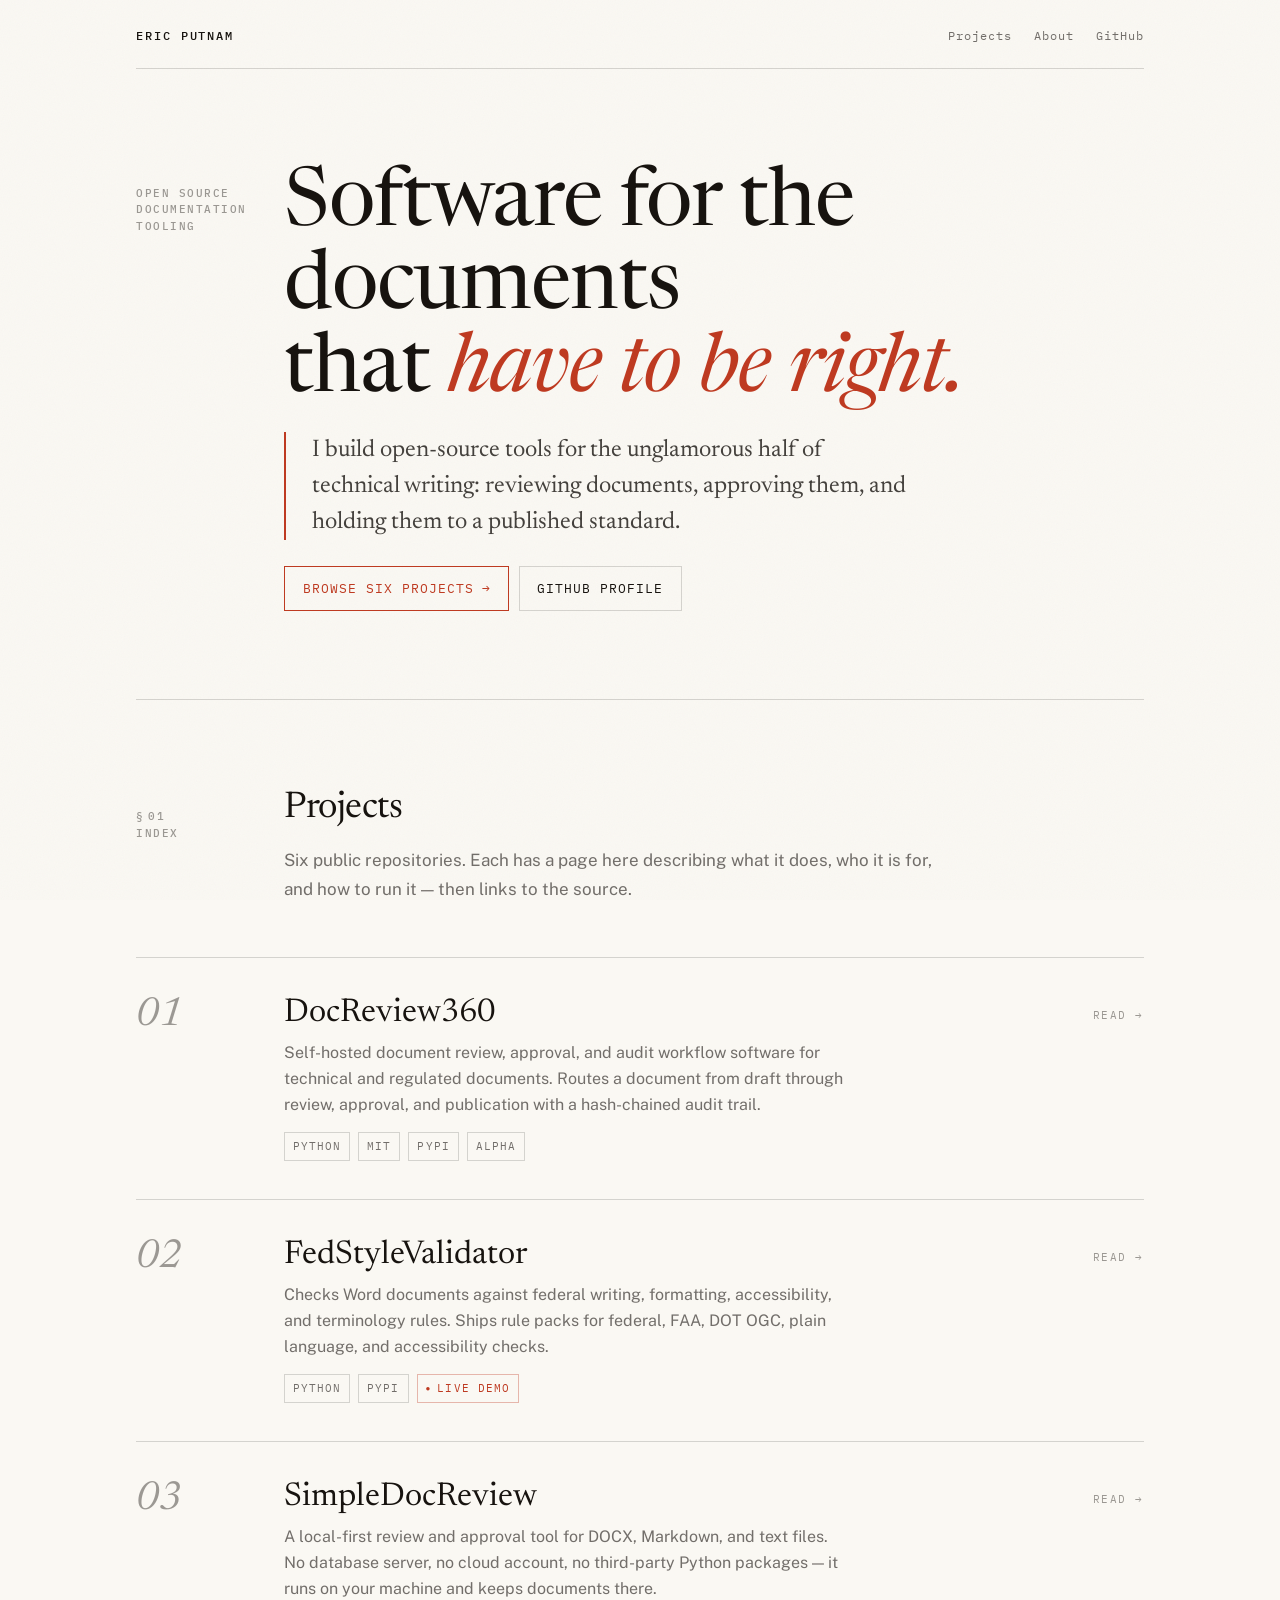
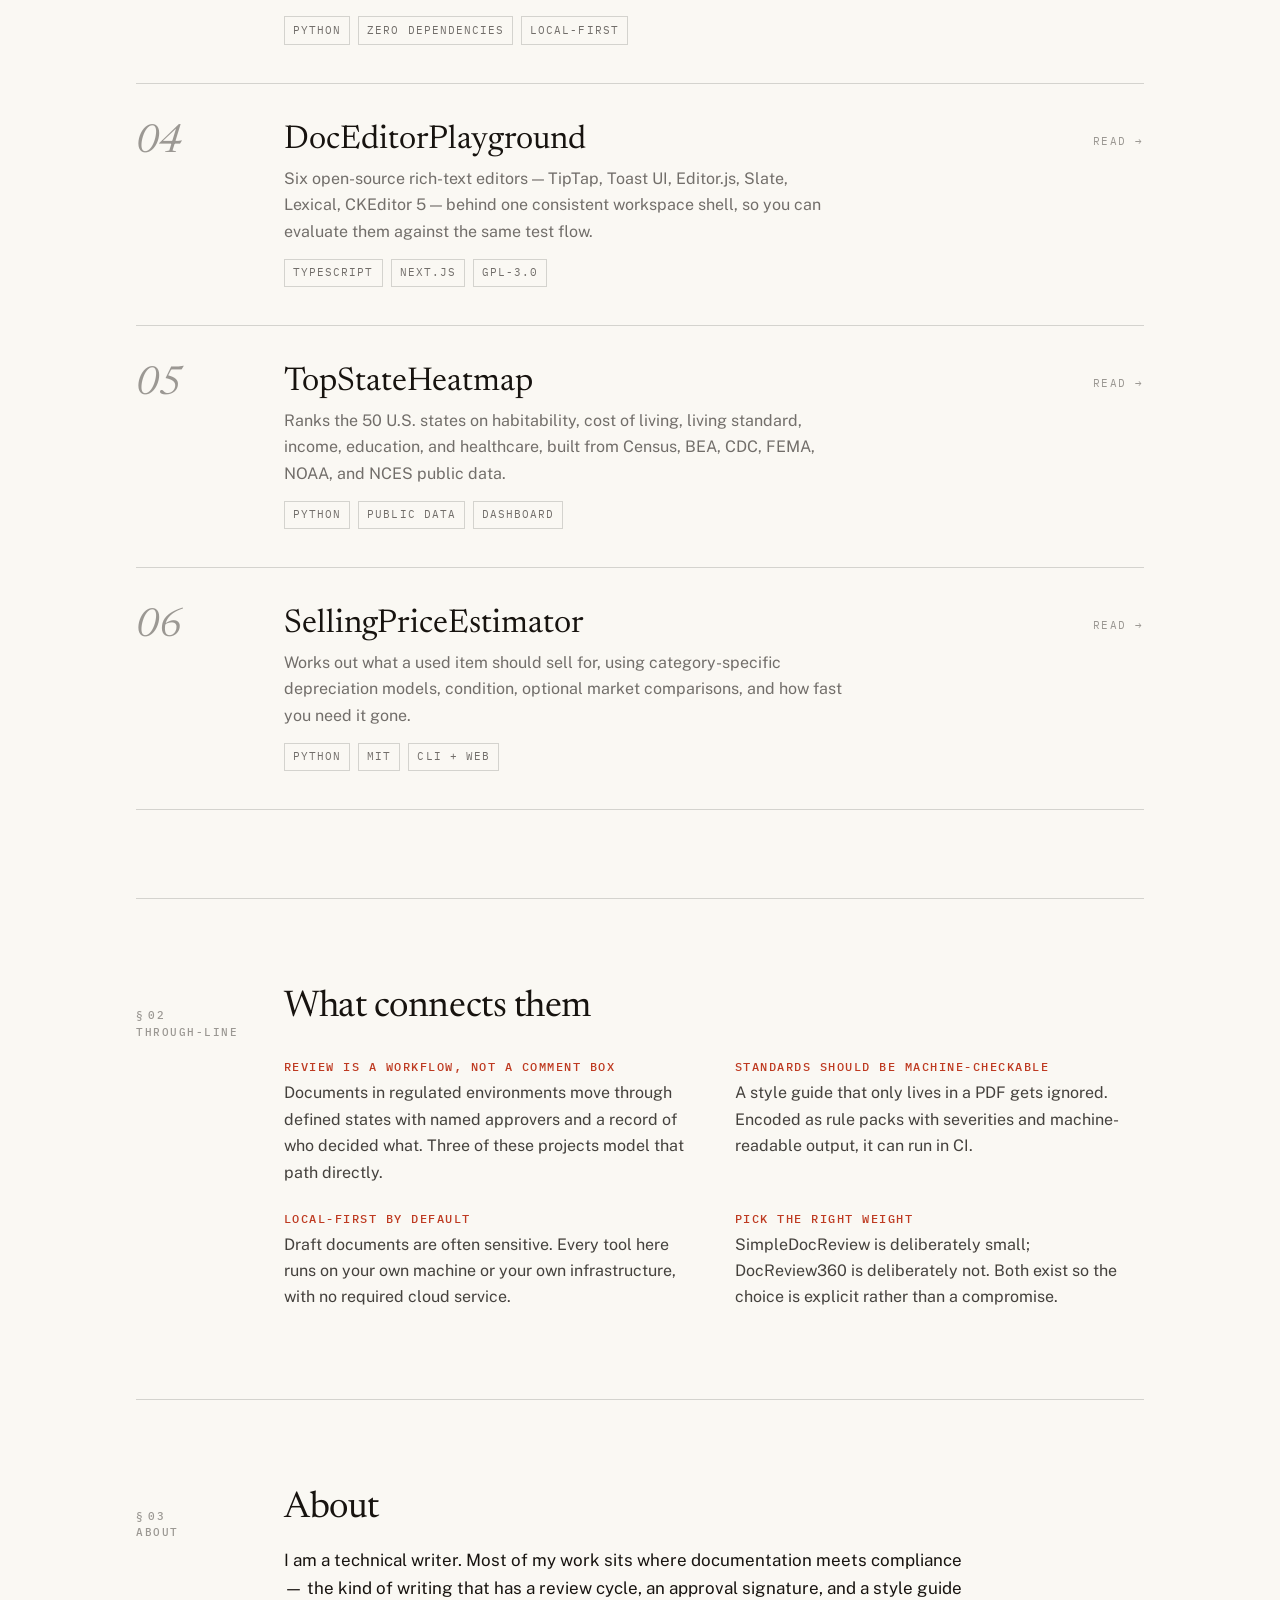
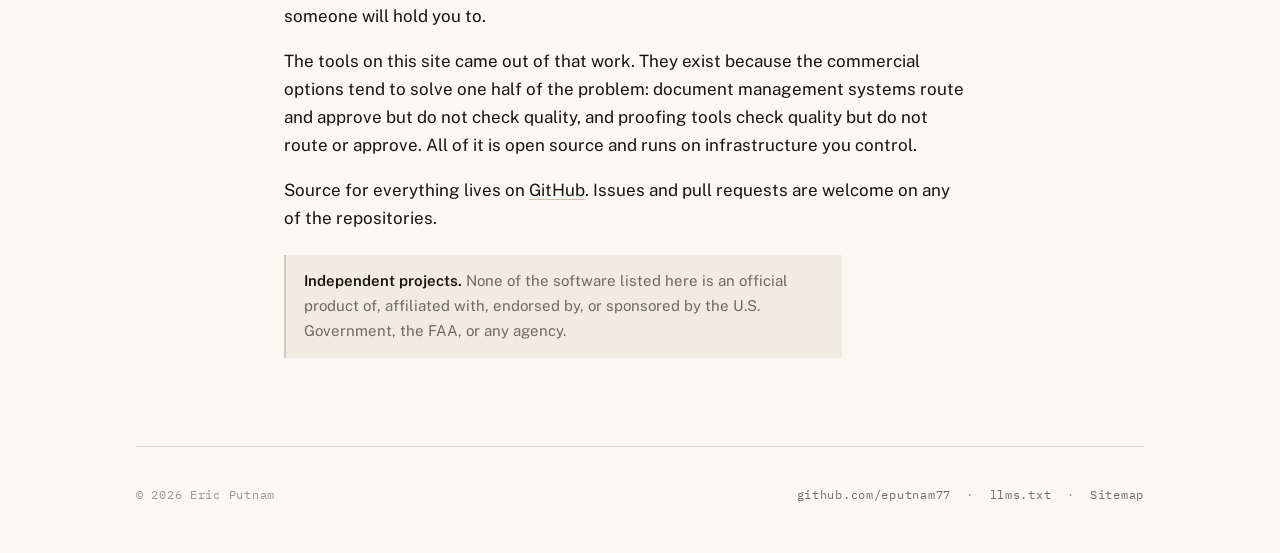
==== commit 4087372d: "Restore the FedStyleValidator live demo, stub the rest The Hugging Face Space Hoctar77/fedstylevalid" ====
--- a/index.html
+++ b/index.html
@@ -4,7 +4,7 @@
 <meta charset="UTF-8">
 <meta name="viewport" content="width=device-width, initial-scale=1">
 
-<title>Eric Putnam — Open-Source Document Review and Federal Writing Standards Tools</title>
+<title>Eric Putnam — Open-Source Document Review and Federal Writing Tools</title>
 <meta name="description" content="Eric Putnam builds open-source software for technical and regulated documentation: self-hosted document review and approval workflows, a federal writing-standards validator for Word documents, an authoring-editor comparison harness, and public-data dashboards.">
 <link rel="canonical" href="https://eputnam77.github.io/">
 
@@ -13,7 +13,7 @@
 
 <meta property="og:type" content="website">
 <meta property="og:site_name" content="Eric Putnam">
-<meta property="og:title" content="Eric Putnam — Open-Source Document Review and Federal Writing Standards Tools">
+<meta property="og:title" content="Eric Putnam — Open-Source Document Review and Federal Writing Tools">
 <meta property="og:description" content="Open-source software for technical and regulated documentation: document review and approval workflows, federal writing-standards validation, and authoring tooling.">
 <meta property="og:url" content="https://eputnam77.github.io/">
 <meta name="twitter:card" content="summary_large_image">
@@ -244,6 +244,10 @@
                 <span class="tag" role="listitem">MIT</span>
                 <span class="tag" role="listitem">PyPI</span>
                 <span class="tag" role="listitem">Alpha</span>
+                <!-- TODO: uncomment when the DocReview360 Space is public.
+                     Confirm the slug first: huggingface.co/spaces/Hoctar77/docreview360
+                <span class="tag tag--live" role="listitem">Live demo</span>
+                -->
               </span>
             </span>
             <span class="entry__go">Read &rarr;</span>
@@ -263,7 +267,7 @@
               <span class="tags" role="list">
                 <span class="tag" role="listitem">Python</span>
                 <span class="tag" role="listitem">PyPI</span>
-                <span class="tag" role="listitem">CI-ready</span>
+                <span class="tag tag--live" role="listitem">Live demo</span>
               </span>
             </span>
             <span class="entry__go">Read &rarr;</span>
@@ -284,6 +288,10 @@
                 <span class="tag" role="listitem">Python</span>
                 <span class="tag" role="listitem">Zero dependencies</span>
                 <span class="tag" role="listitem">Local-first</span>
+                <!-- TODO: uncomment when the SimpleDocReview Space is public.
+                     Confirm the slug first: huggingface.co/spaces/Hoctar77/simpledocreview
+                <span class="tag tag--live" role="listitem">Live demo</span>
+                -->
               </span>
             </span>
             <span class="entry__go">Read &rarr;</span>
@@ -304,6 +312,10 @@
                 <span class="tag" role="listitem">TypeScript</span>
                 <span class="tag" role="listitem">Next.js</span>
                 <span class="tag" role="listitem">GPL-3.0</span>
+                <!-- TODO: uncomment when the DocEditorPlayground Space is public.
+                     Confirm the slug first: huggingface.co/spaces/Hoctar77/doceditorplayground
+                <span class="tag tag--live" role="listitem">Live demo</span>
+                -->
               </span>
             </span>
             <span class="entry__go">Read &rarr;</span>
@@ -324,6 +336,10 @@
                 <span class="tag" role="listitem">Python</span>
                 <span class="tag" role="listitem">Public data</span>
                 <span class="tag" role="listitem">Dashboard</span>
+                <!-- TODO: uncomment when the TopStateHeatmap Space is public.
+                     Confirm the slug first: huggingface.co/spaces/Hoctar77/topstateheatmap
+                <span class="tag tag--live" role="listitem">Live demo</span>
+                -->
               </span>
             </span>
             <span class="entry__go">Read &rarr;</span>
@@ -344,6 +360,10 @@
                 <span class="tag" role="listitem">Python</span>
                 <span class="tag" role="listitem">MIT</span>
                 <span class="tag" role="listitem">CLI + web</span>
+                <!-- TODO: uncomment when the SellingPriceEstimator Space is public.
+                     Confirm the slug first: huggingface.co/spaces/Hoctar77/sellingpriceestimator
+                <span class="tag tag--live" role="listitem">Live demo</span>
+                -->
               </span>
             </span>
             <span class="entry__go">Read &rarr;</span>
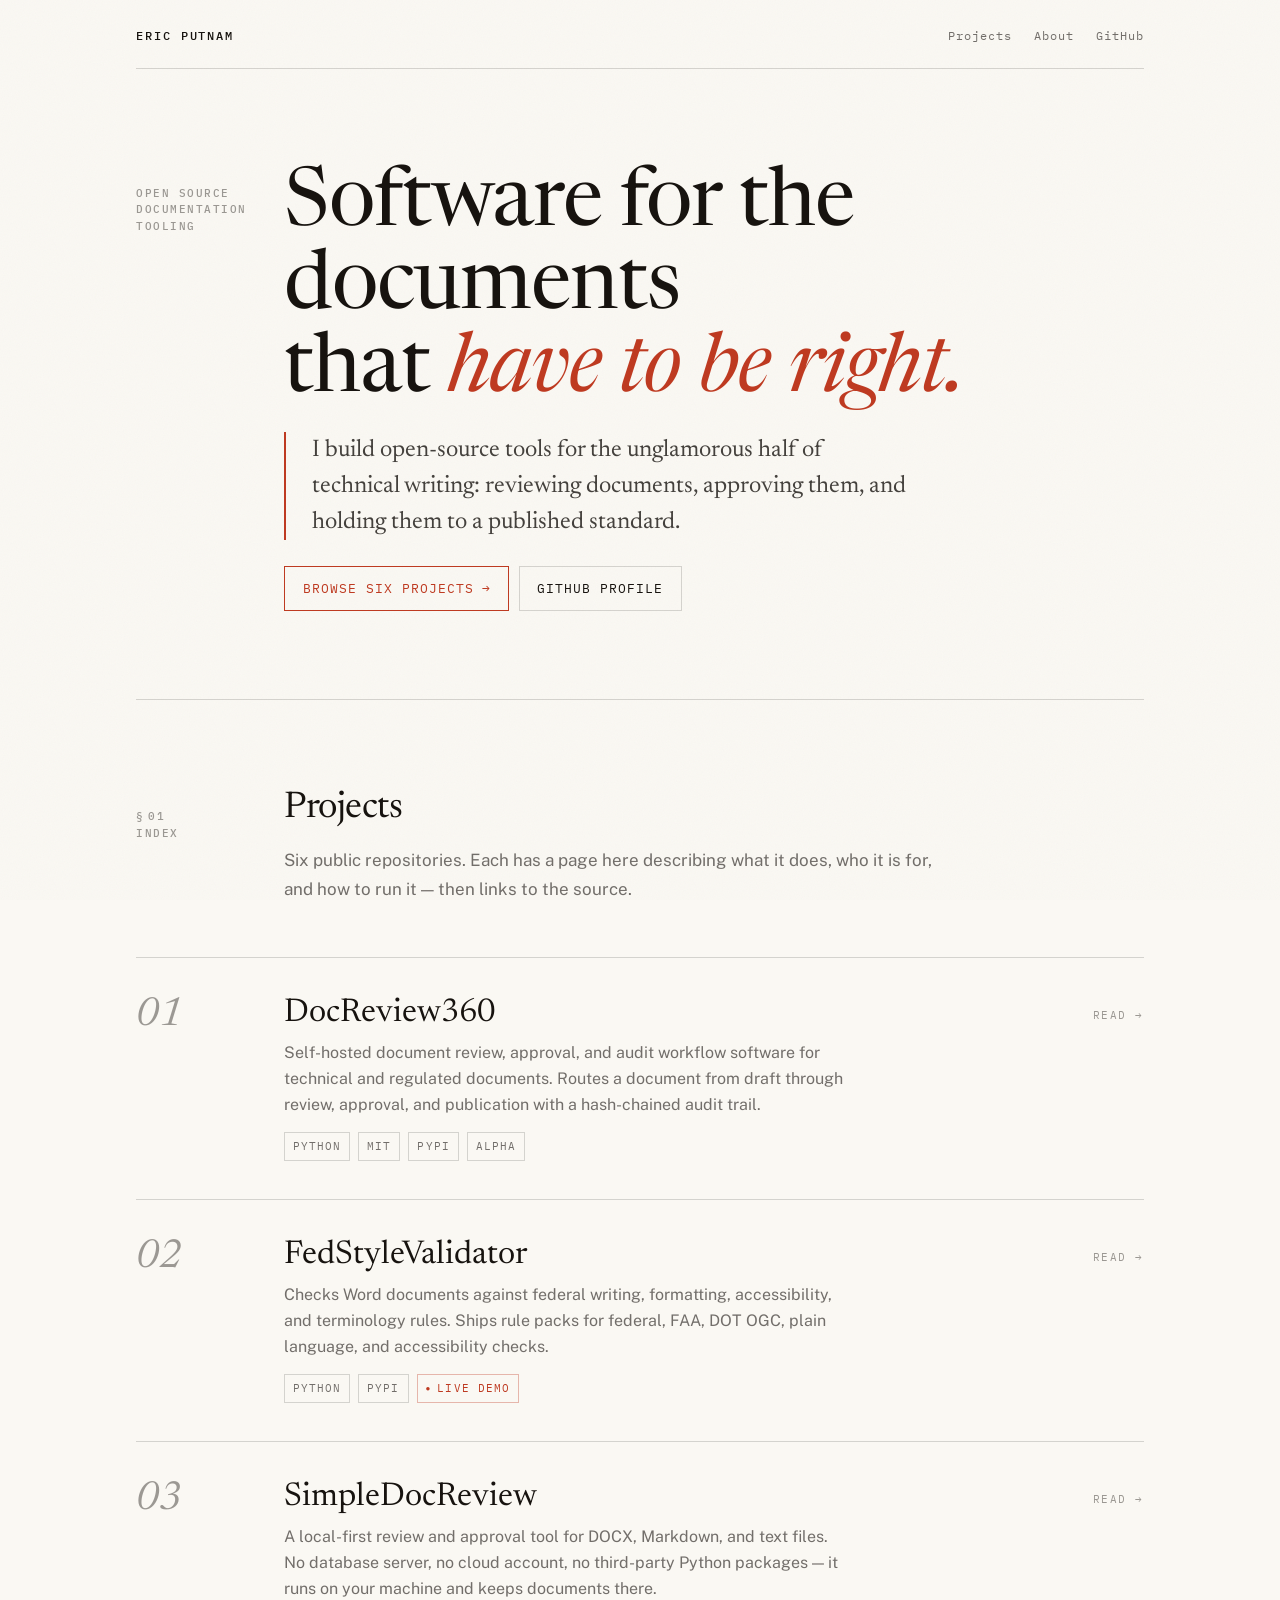
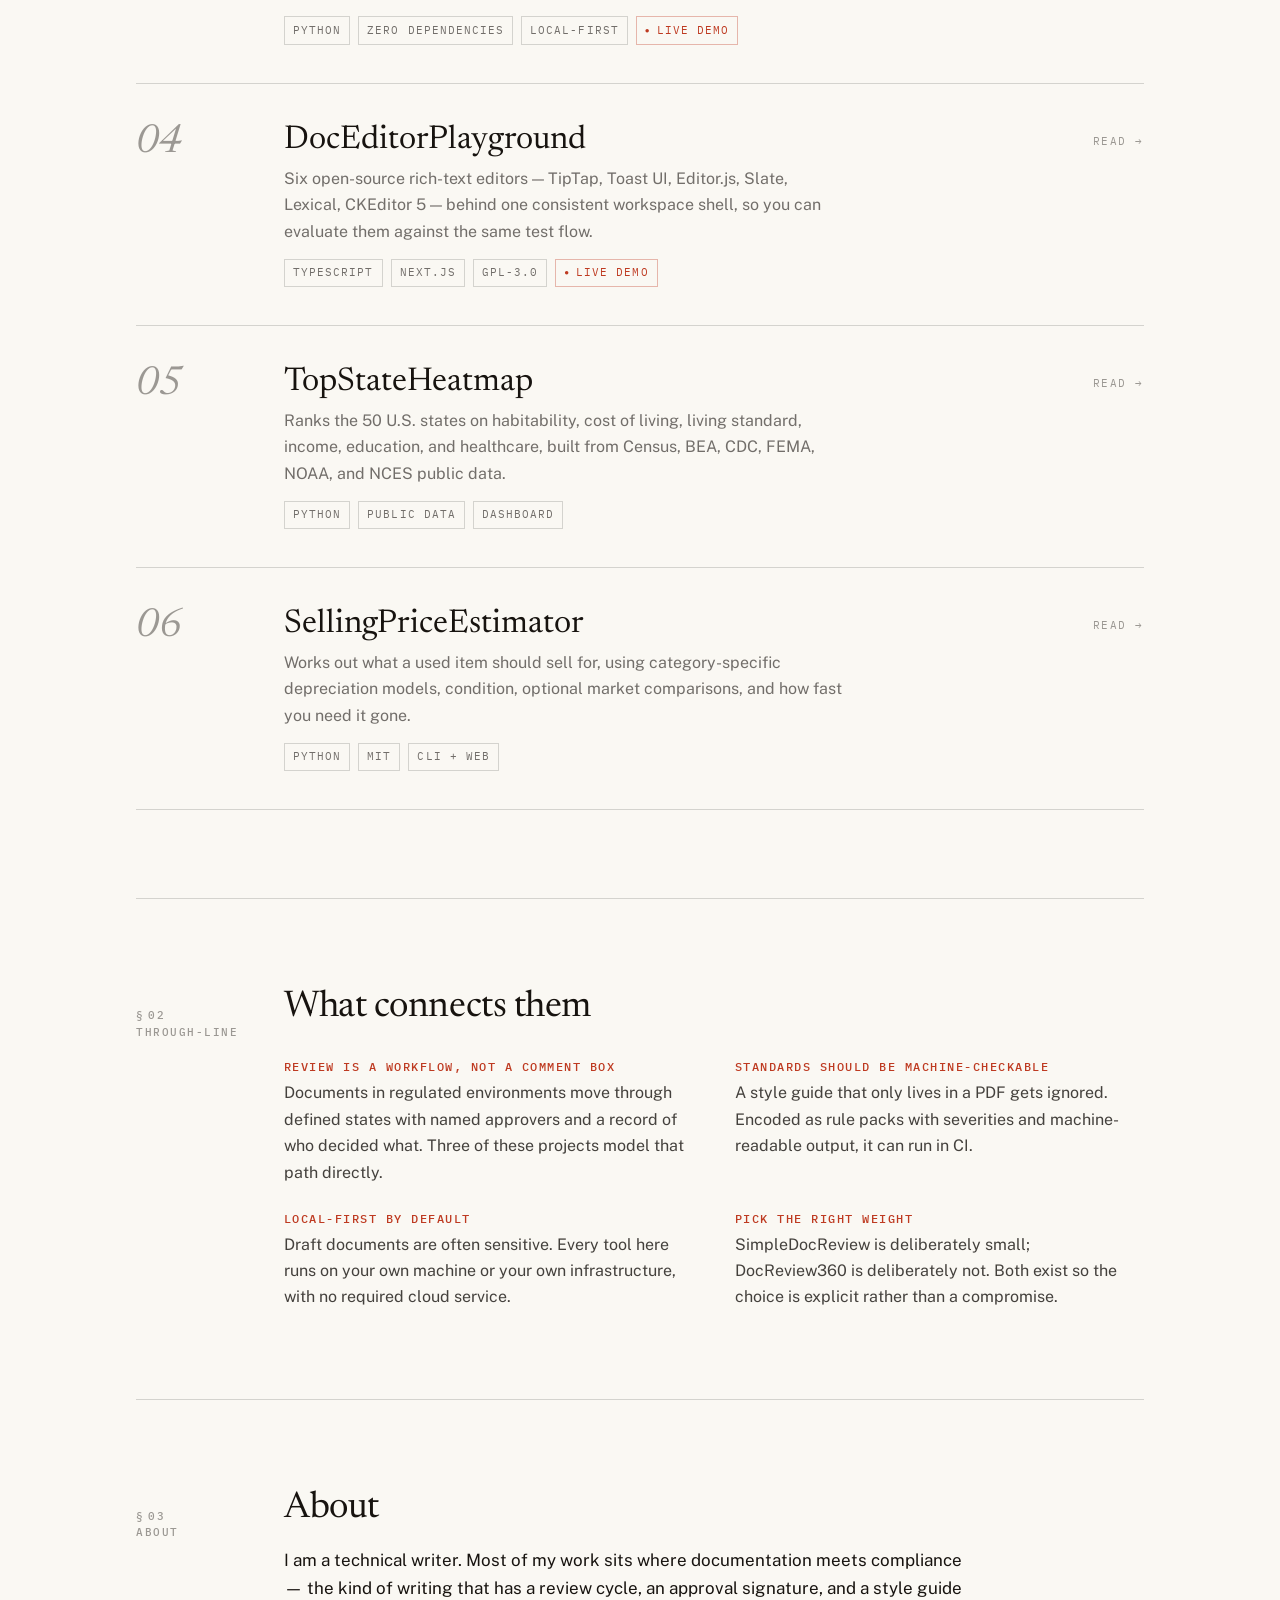
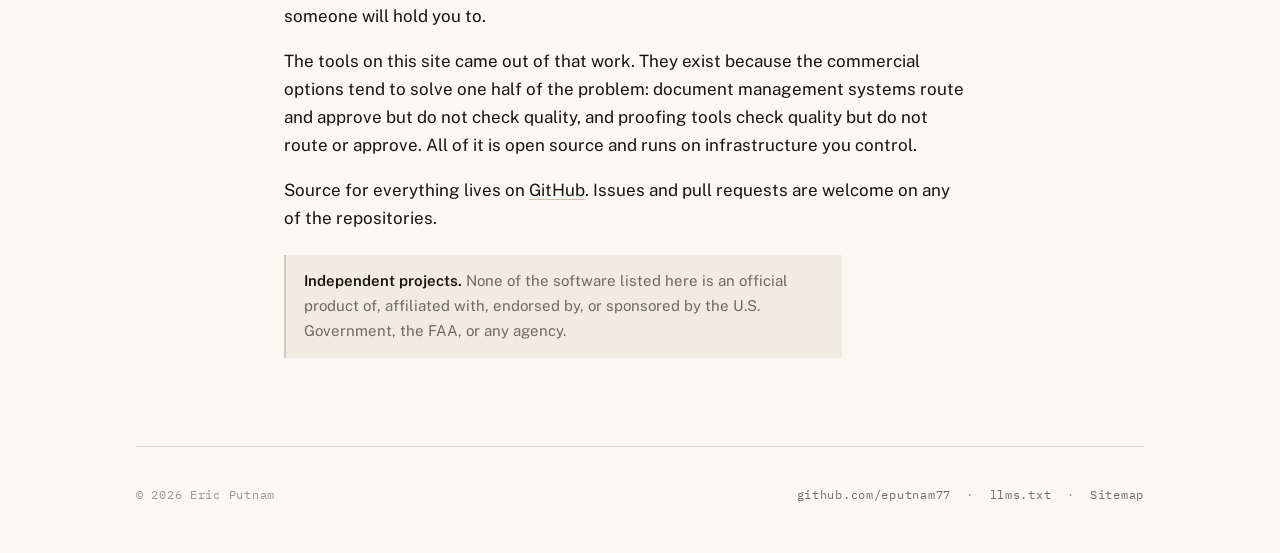
==== commit a84695c3: "Restore DocEditorPlayground and SimpleDocReview live demos Both Hugging Face Spaces are now public." ====
--- a/index.html
+++ b/index.html
@@ -288,10 +288,7 @@
                 <span class="tag" role="listitem">Python</span>
                 <span class="tag" role="listitem">Zero dependencies</span>
                 <span class="tag" role="listitem">Local-first</span>
-                <!-- TODO: uncomment when the SimpleDocReview Space is public.
-                     Confirm the slug first: huggingface.co/spaces/Hoctar77/simpledocreview
-                <span class="tag tag--live" role="listitem">Live demo</span>
-                -->
+                <span class="tag tag--live" role="listitem">Live demo</span>
               </span>
             </span>
             <span class="entry__go">Read &rarr;</span>
@@ -312,10 +309,7 @@
                 <span class="tag" role="listitem">TypeScript</span>
                 <span class="tag" role="listitem">Next.js</span>
                 <span class="tag" role="listitem">GPL-3.0</span>
-                <!-- TODO: uncomment when the DocEditorPlayground Space is public.
-                     Confirm the slug first: huggingface.co/spaces/Hoctar77/doceditorplayground
-                <span class="tag tag--live" role="listitem">Live demo</span>
-                -->
+                <span class="tag tag--live" role="listitem">Live demo</span>
               </span>
             </span>
             <span class="entry__go">Read &rarr;</span>
